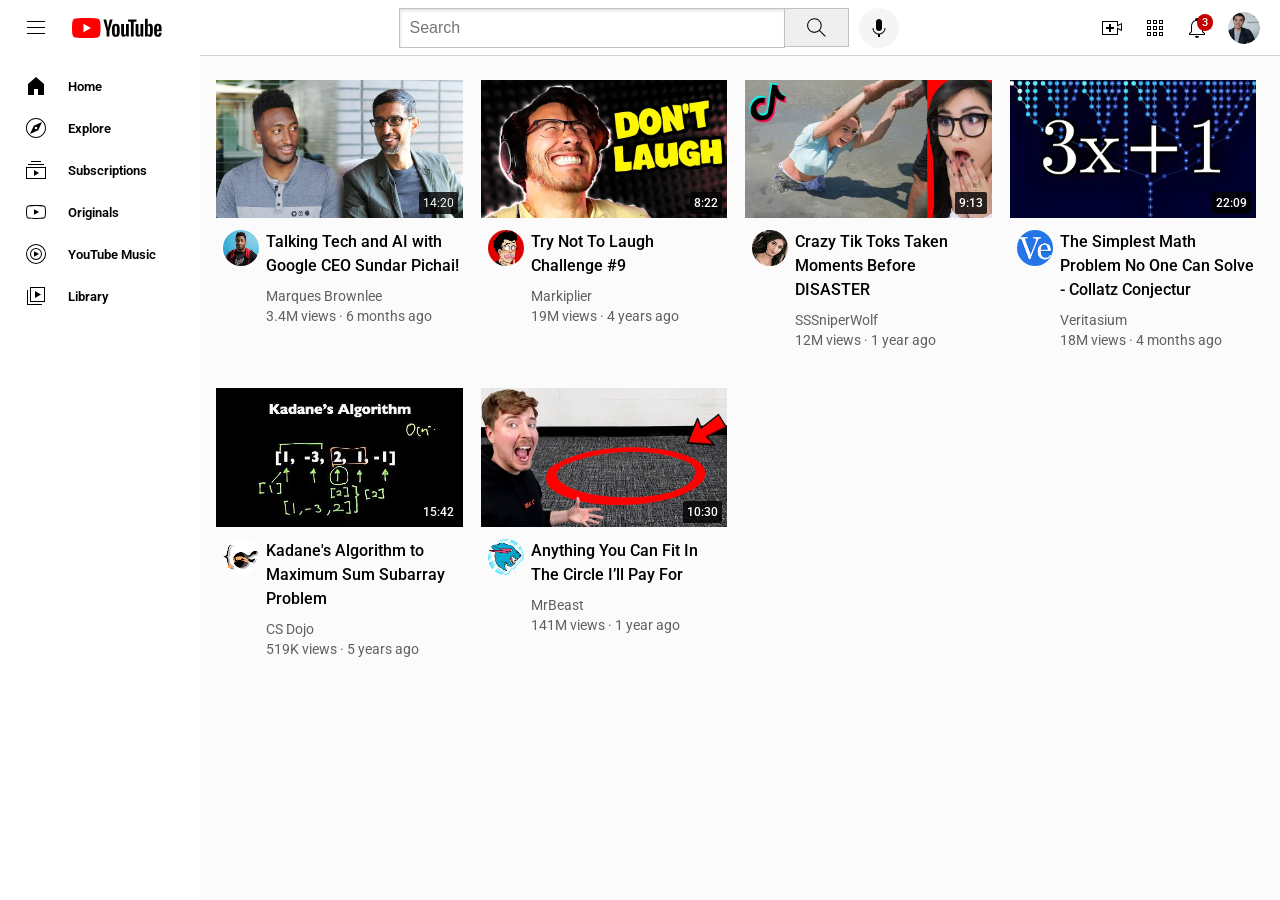
==== index.html @ 55c650cd "Rename youtube.html to index.html" ====
<!doctype html>
<html>
  <head>
    <title>YouTube.com</title>

    <link rel="preconnect" href="https://fonts.googleapis.com" />
    <link rel="preconnect" href="https://fonts.gstatic.com" crossorigin />
    <link
      href="https://fonts.googleapis.com/css2?family=Roboto:ital,wght@0,100..900;1,100..900&display=swap"
      rel="stylesheet"
    />

    <link rel="stylesheet" href="styles/general.css" />
    <link rel="stylesheet" href="styles/video.css" />
    <link rel="stylesheet" href="styles/header.css" />
  </head>

  <body style="padding-top: 80px">
    <header class="header">
      <div class="left-section">
        <img class="humburger-menu" src="icons/hamburger-menu.svg" />
        <img class="youtube-logo" src="icons/youtube-logo.svg" />
      </div>
      <div class="middle-section">
        <input class="search-bar" type="text" placeholder="Search" />
        <button class="search-button">
          <img class="search-icon" src="icons/search.svg" />
          <div class="tooltip">Search</div>
        </button>
        <button class="voice-button">
          <div class="tooltip">Search with your voice</div>
          <img class="voice-icon" src="icons/voice-search-icon.svg" />
        </button>
      </div>
      <div class="right-section">
        <div class="upload-icon-div">
          <img class="upload-icon" src="icons/upload.svg" />
          <div class="tooltip">Create</div>
        </div>
        <div class="apps-icon-div">
          <img class="app-icon" src="icons/youtube-apps.svg" />
          <div class="tooltip">YouTube apps</div>
        </div>
        <div class="notifications-icon-div">
          <img class="notification-icon" src="icons/notifications.svg" />
          <div class="tooltip">Notifications</div>
          <div class="notifications-count">3</div>
        </div>
        <img class="my-channel-icon" src="channel-pic/my-channel.jpeg" />
      </div>
    </header>

    <nav class="sidebar">
      <div class="sidebar-link">
        <img src="icons/home.svg" />
        <div class="sidebar-text">Home</div>
      </div>
      <div class="sidebar-link">
        <img src="icons/explore.svg" />
        <div class="sidebar-text">Explore</div>
      </div>
      <div class="sidebar-link">
        <img src="icons/subscriptions.svg" />
        <div class="sidebar-text">Subscriptions</div>
      </div>
      <div class="sidebar-link">
        <img src="icons/originals.svg" />
        <div class="sidebar-text">Originals</div>
      </div>
      <div class="sidebar-link">
        <img src="icons/youtube-music.svg" />
        <div class="sidebar-text">YouTube Music</div>
      </div>
      <div class="sidebar-link">
        <img src="icons/library.svg" />
        <div class="sidebar-text">Library</div>
      </div>
    </nav>

    <main>
      <div class="video-grid">
        <div class="video-preview">
          <div class="thumbnail-row">
            <a href="https://www.youtube.com/watch?v=n2RNcPRtAiY">
              <img class="thumbnail" src="thumbnails\thumbnail-1.webp" />
            </a>
            <div class="video-time"><p>14:20</p></div>
          </div>

          <div class="video-info-grid">
            <div class="channel-picture">
              <div class="tooltip">
                <div style="display: flex">
                  <img
                    class="profile-picture-tooltip"
                    src="channel-pic/channel-1.jpeg"
                  />
                  <div class="tooltip-text">
                    <div class="channel-name">Marqeus Brownlee</div>
                    <div class="subscriber-count">15M subscribers</div>
                  </div>
                </div>
              </div>
              <a href="https://www.youtube.com/c/mkbhd">
                <img class="profile-picture" src="channel-pic/channel-1.jpeg" />
              </a>
            </div>
            <div class="video-info">
              <p class="video-title">
                <a
                  class="video-link"
                  href="https://www.youtube.com/watch?v=n2RNcPRtAiY"
                  >Talking Tech and AI with Google CEO Sundar Pichai!</a
                >
              </p>
              <p class="video-channel">Marques Brownlee</p>
              <p class="video-stats">3.4M views &#183; 6 months ago</p>
            </div>
          </div>
        </div>

        <div class="video-preview">
          <div class="thumbnail-row">
            <a href="https://www.youtube.com/watch?v=2Vv-J340910">
              <img class="thumbnail" src="thumbnails\thumbnail-2.webp" />
            </a>
            <div class="video-time">8:22</div>
          </div>

          <div class="video-info-grid">
            <div class="channel-picture">
              <div class="tooltip">
                <div style="display: flex">
                  <img
                    class="profile-picture-tooltip"
                    src="channel-pic/channel-2.jpeg"
                  />
                  <div class="tooltip-text">
                    <div class="channel-name">Markiplier</div>
                    <div class="subscriber-count">25M subscribers</div>
                  </div>
                </div>
              </div>
              <a href="https://www.youtube.com/c/markiplier">
                <img class="profile-picture" src="channel-pic/channel-2.jpeg" />
              </a>
            </div>
            <div class="video-info">
              <p class="video-title">
                <a
                  class="video-link"
                  href="https://www.youtube.com/watch?v=2Vv-J340910"
                  >Try Not To Laugh Challenge #9</a
                >
              </p>
              <p class="video-channel">Markiplier</p>
              <p class="video-stats">19M views &#183; 4 years ago</p>
            </div>
          </div>
        </div>

        <div class="video-preview">
          <div class="thumbnail-row">
            <a href="https://www.youtube.com/watch?v=FgjPQQeTh1w">
              <img class="thumbnail" src="thumbnails\thumbnail-3.webp" />
            </a>
            <div class="video-time">9:13</div>
          </div>

          <div class="video-info-grid">
            <div class="channel-picture">
              <div class="tooltip">
                <div style="display: flex">
                  <img
                    class="profile-picture-tooltip"
                    src="channel-pic/channel-3.jpeg"
                  />
                  <div class="tooltip-text">
                    <div class="channel-name">SSSniperWolf</div>
                    <div class="subscriber-count">6.4M subscribers</div>
                  </div>
                </div>
              </div>
              <a href="https://www.youtube.com/user/SSSniperWolf">
                <img class="profile-picture" src="channel-pic/channel-3.jpeg" />
              </a>
            </div>
            <div class="video-info">
              <p class="video-title">
                <a
                  class="video-link"
                  href="https://www.youtube.com/watch?v=FgjPQQeTh1w"
                  >Crazy Tik Toks Taken Moments Before DISASTER</a
                >
              </p>
              <p class="video-channel">SSSniperWolf</p>
              <p class="video-stats">12M views &#183; 1 year ago</p>
            </div>
          </div>
        </div>

        <div class="video-preview">
          <div class="thumbnail-row">
            <a href="https://www.youtube.com/watch?v=094y1Z2wpJg">
              <img class="thumbnail" src="thumbnails\thumbnail-4.webp" />
            </a>
            <div class="video-time">22:09</div>
          </div>

          <div class="video-info-grid">
            <div class="channel-picture">
              <div class="tooltip">
                <div style="display: flex">
                  <img
                    class="profile-picture-tooltip"
                    src="channel-pic/channel-4.jpeg"
                  />
                  <div class="tooltip-text">
                    <div class="channel-name">Veritasium</div>
                    <div class="subscriber-count">9.9M subscribers</div>
                  </div>
                </div>
              </div>
              <a href="https://www.youtube.com/c/veritasium">
                <img class="profile-picture" src="channel-pic/channel-4.jpeg" />
              </a>
            </div>
            <div class="video-info">
              <p class="video-title">
                <a
                  class="video-link"
                  href="https://www.youtube.com/watch?v=094y1Z2wpJg"
                >
                  The Simplest Math Problem No One Can Solve - Collatz Conjectur
                </a>
              </p>
              <p class="video-channel">Veritasium</p>
              <p class="video-stats">18M views &#183; 4 months ago</p>
            </div>
          </div>
        </div>

        <div class="video-preview">
          <div class="thumbnail-row">
            <a href="https://www.youtube.com/watch?v=86CQq3pKSUw">
              <img class="thumbnail" src="thumbnails\thumbnail-5.webp" />
            </a>
            <div class="video-time">15:42</div>
          </div>

          <div class="video-info-grid">
            <div class="channel-picture">
              <div class="tooltip">
                <div style="display: flex">
                  <img
                    class="profile-picture-tooltip"
                    src="channel-pic/channel-5.jpeg"
                  />
                  <div class="tooltip-text">
                    <div class="channel-name">Marqeus Brownlee</div>
                    <div class="subscriber-count">15M subscribers</div>
                  </div>
                </div>
              </div>
              <a href="https://www.youtube.com/c/CSDojo">
                <img class="profile-picture" src="channel-pic/channel-5.jpeg" />
              </a>
            </div>
            <div class="video-info">
              <p class="video-title">
                <a
                  class="video-link"
                  href="https://www.youtube.com/watch?v=86CQq3pKSUw"
                >
                  Kadane's Algorithm to Maximum Sum Subarray Problem
                </a>
              </p>
              <p class="video-channel">CS Dojo</p>
              <p class="video-stats">519K views &#183; 5 years ago</p>
            </div>
          </div>
        </div>

        <div class="video-preview">
          <div class="thumbnail-row">
            <a href="https://www.youtube.com/watch?v=yXWw0_UfSFg">
              <img class="thumbnail" src="thumbnails\thumbnail-6.webp" />
            </a>
            <div class="video-time">10:30</div>
          </div>

          <div class="video-info-grid">
            <div class="channel-picture">
              <div class="tooltip">
                <div style="display: flex">
                  <img
                    class="profile-picture-tooltip"
                    src="channel-pic/channel-6.jpeg"
                  />
                  <div class="tooltip-text">
                    <div class="channel-name">MrBeast</div>
                    <div class="subscriber-count">106M subscribers</div>
                  </div>
                </div>
              </div>
              <a
                href="https://www.youtube.com/channel/UCX6OQ3DkcsbYNE6H8uQQuVA"
              >
                <img class="profile-picture" src="channel-pic/channel-6.jpeg" />
              </a>
            </div>
            <div class="video-info">
              <p class="video-title">
                <a
                  class="video-link"
                  href="https://www.youtube.com/watch?v=yXWw0_UfSFg"
                >
                  Anything You Can Fit In The Circle I’ll Pay For
                </a>
              </p>
              <p class="video-channel">MrBeast</p>
              <p class="video-stats">141M views &#183; 1 year ago</p>
            </div>
          </div>
        </div>
      </div>
    </main>
  </body>
</html>
---- styles/general.css ----
p {
  font-family: Roboto, Arial;
  font-weight: 400;
  margin-top: 0;
  margin-bottom: 0;
}

body {
  margin: 0;
  padding-top: 80px;
  padding-left: 96px;
  padding-right: 24px;
  background-color: rgb(248, 248, 248);
  font-family: Roboto, Arial;
}

.video-link {
  text-decoration: none;
  color: black;
}

.sidebar {
  font-weight: 600;
}
---- styles/video.css ----
.thumbnail {
  width: 100%;
}

.video-title {
  margin-top: 0;
  font-weight: 500;
  font-size: 14px;
  line-height: 20px;
  margin-bottom: 10px;
}

.video-info-grid {
  display: grid;
  grid-template-columns: 50px 1fr;
}

.profile-picture {
  width: 36px;
  height: 36px;
  border-radius: 50px;
}

.thumbnail-row {
  margin-bottom: 8px;
  position: relative;
}

.video-channel,
.video-stats {
  font-size: 12px;
  color: rgb(96, 96, 96);
}

.video-channel {
  margin-bottom: 4px;
  cursor: pointer;
}

.video-grid {
  display: grid;
  grid-template-columns: 1fr 1fr 1fr;
  column-gap: 18px;
  row-gap: 40px;
}

@media (max-width: 750px) {
  .video-grid {
    grid-template-columns: 1fr 1fr;
  }
}

@media (min-width: 751px) and (max-width: 1000px) {
  .video-grid {
    grid-template-columns: 1fr 1fr 1fr;
  }
}

@media (min-width: 1000px) and (max-width: 1200px) {
  .video-grid {
    grid-template-columns: 1fr 1fr 1fr 1fr;
  }
  .video-title {
    font-size: 16px;
    line-height: 24px;
  }
  .video-channel,
  .video-stats {
    font-size: 14px;
  }
}

@media (max-width: 1200px) {
  .sidebar {
    position: fixed;
    left: 0;
    bottom: 0;
    top: 55px;
    width: 76px;
    padding-top: 5px;
    z-index: 200;
    background-color: rgb(255, 255, 255);
  }
  .sidebar-link {
    background-color: rgb(255, 255, 255);
    height: 74px;
    display: flex;
    justify-content: center;
    align-items: center;
    flex-direction: column;
    cursor: pointer;
  }

  .sidebar-link:hover {
    background-color: lightgray;
  }

  .sidebar-link img {
    height: 24px;
    margin-bottom: 6px;
  }

  .sidebar-link div {
    font-size: 10px;
  }
}

@media (min-width: 1200px) {
  .video-grid {
    grid-template-columns: 1fr 1fr 1fr 1fr;
  }
  .video-title {
    font-size: 16px;
    line-height: 24px;
  }
  .video-channel,
  .video-stats {
    font-size: 14px;
  }
  .sidebar {
    position: fixed;
    left: 0;
    bottom: 0;
    top: 55px;
    width: 200px;
    padding-top: 10px;
    z-index: 200;
    background-color: rgb(255, 255, 255);
  }
  .sidebar-link {
    background-color: rgb(255, 255, 255);
    height: 42px;
    display: flex;
    justify-content: left;
    align-items: center;
    flex-direction: row;
    cursor: pointer;
  }

  .sidebar-link:hover {
    background-color: lightgray;
  }

  .sidebar-link img {
    height: 24px;
    margin-right: 20px;
    margin-left: 24px;
  }

  .sidebar-link div {
    font-size: 13px;
  }

  body {
    margin: 0;
    padding-top: 80px;
    padding-left: calc(96px + 120px);
    padding-right: 24px;
    background-color: rgb(251, 251, 251);
    font-family: Roboto, Arial;
  }
}

.video-time {
  background-color: rgba(0, 0, 0, 0.8);
  color: white;
  position: absolute;
  bottom: 8px;
  right: 5px;
  font-size: 12px;
  font-weight: 500;
  padding: 4px 4px;
  border-radius: 2px;
}

.profile-picture-tooltip {
  width: 46px;
  height: 46px;
  border-radius: 50px;
  margin-right: 10px;
}

.tooltip-text {
  display: flex;
  flex-direction: column;
  justify-content: center;
}

.channel-name {
  font-size: 14px;
  font-weight: 700;
  margin-bottom: 4px;
}

.subscriber-count {
  font-size: 12px;
  color: rgb(96, 96, 96);
}

.channel-picture {
  display: flex;
  justify-content: center;
  position: relative;
  height: 36px;
}

.channel-picture .tooltip {
  position: absolute;
  background-color: white;
  box-shadow: 2px 1px 8px rgba(0, 0, 0, 0.4);
  padding: 10px 16px;
  padding-right: 20px;
  font-size: 12px;
  border-radius: 4px;
  bottom: 0px;
  opacity: 0;
  transition: opacity 0.15s;
  pointer-events: none;
  white-space: nowrap;
  font-weight: 500;
  left: 10px;
  bottom: -74px;
}

.channel-picture:hover .tooltip {
  opacity: 1;
}
---- styles/header.css ----
.header {
  height: 55px;
  display: flex;
  flex-direction: row;
  justify-content: space-between;
  position: fixed;
  top: 0;
  left: 0;
  right: 0;
  z-index: 100;

  background-color: white;
  border-bottom-width: 1px;
  border-bottom-style: solid;
  border-color: lightgray;
}

.left-section {
  display: flex;
  align-items: center;
}

.humburger-menu {
  height: 24px;
  margin-left: 24px;
  margin-right: 24px;
}

.youtube-logo {
  height: 20px;
}

.middle-section {
  flex: 1;
  margin-left: 70px;
  margin-right: 35px;
  max-width: 500px;
  display: flex;
  align-items: center;
}

.search-bar {
  flex: 1;
  height: 36px;
  padding-left: 10px;
  font-size: 16px;
  border: 1px solid rgb(192, 192, 192);
  border-radius: 0px;
  width: 0;
  position: relative;
  box-shadow: inset 1px 2px 3px rgba(0, 0, 0, 0.1);
}

.search-button,
.voice-button,
.upload-icon-div,
.apps-icon-div,
.notifications-icon-div {
  display: flex;
  justify-content: center;
  align-items: center;
  position: relative;
  cursor: pointer;
}

.search-button .tooltip,
.voice-button .tooltip,
.upload-icon-div .tooltip,
.apps-icon-div .tooltip,
.notifications-icon-div .tooltip {
  Position: absolute;
  background-color: gray;
  color: white;
  padding: 4px 8px;
  font-size: 12px;
  border-radius: 2px;
  bottom: -30px;
  opacity: 0;
  transition: opacity 0.15s;
  pointer-events: none;
  white-space: nowrap;
  font-weight: 500;
}

.search-button:hover .tooltip,
.voice-button:hover .tooltip,
.upload-icon-div:hover .tooltip,
.apps-icon-div:hover .tooltip,
.notifications-icon-div:hover .tooltip {
  opacity: 1;
}

.search-bar::placeholder {
  font-family: Robot, Arial;
  font-size: 16px;
}

.search-button {
  height: 39.6px;
  width: 65px;
  background-color: rbg(240, 240, 240);
  border-width: 1px;
  border-style: solid;
  border-color: rgb(192, 192, 192);
  margin-left: -1px;
  margin-right: 10px;
}


.search-icon {
  height: 25px;
}


.voice-button {
  height: 40px;
  width: 40px;
  border-radius: 20px;
  border: none;
  background-color: rgb(245, 245, 245);
}

.voice-icon {
  height: 24px;
}

.right-section {
  width: 160px;
  display: flex;
  align-items: center;
  margin-right: 20px;
  justify-content: space-between;
  flex-shrink: 0;
}

.notification-icon,
.app-icon,
.upload-icon {
  height: 24px;
}

.notifications-icon-div {
  position: relative;
}

.notifications-count {
  position: absolute;
  top: -2px;
  right: -4px;
  background-color: rgb(196, 0, 0);
  color: white;
  font-size: 11px;
  font-weight: 500;
  padding: 2px 5px;
  border-radius: 10px;

}

.my-channel-icon {
  height: 32px;
  border-radius: 16px;
  cursor: pointer;
}
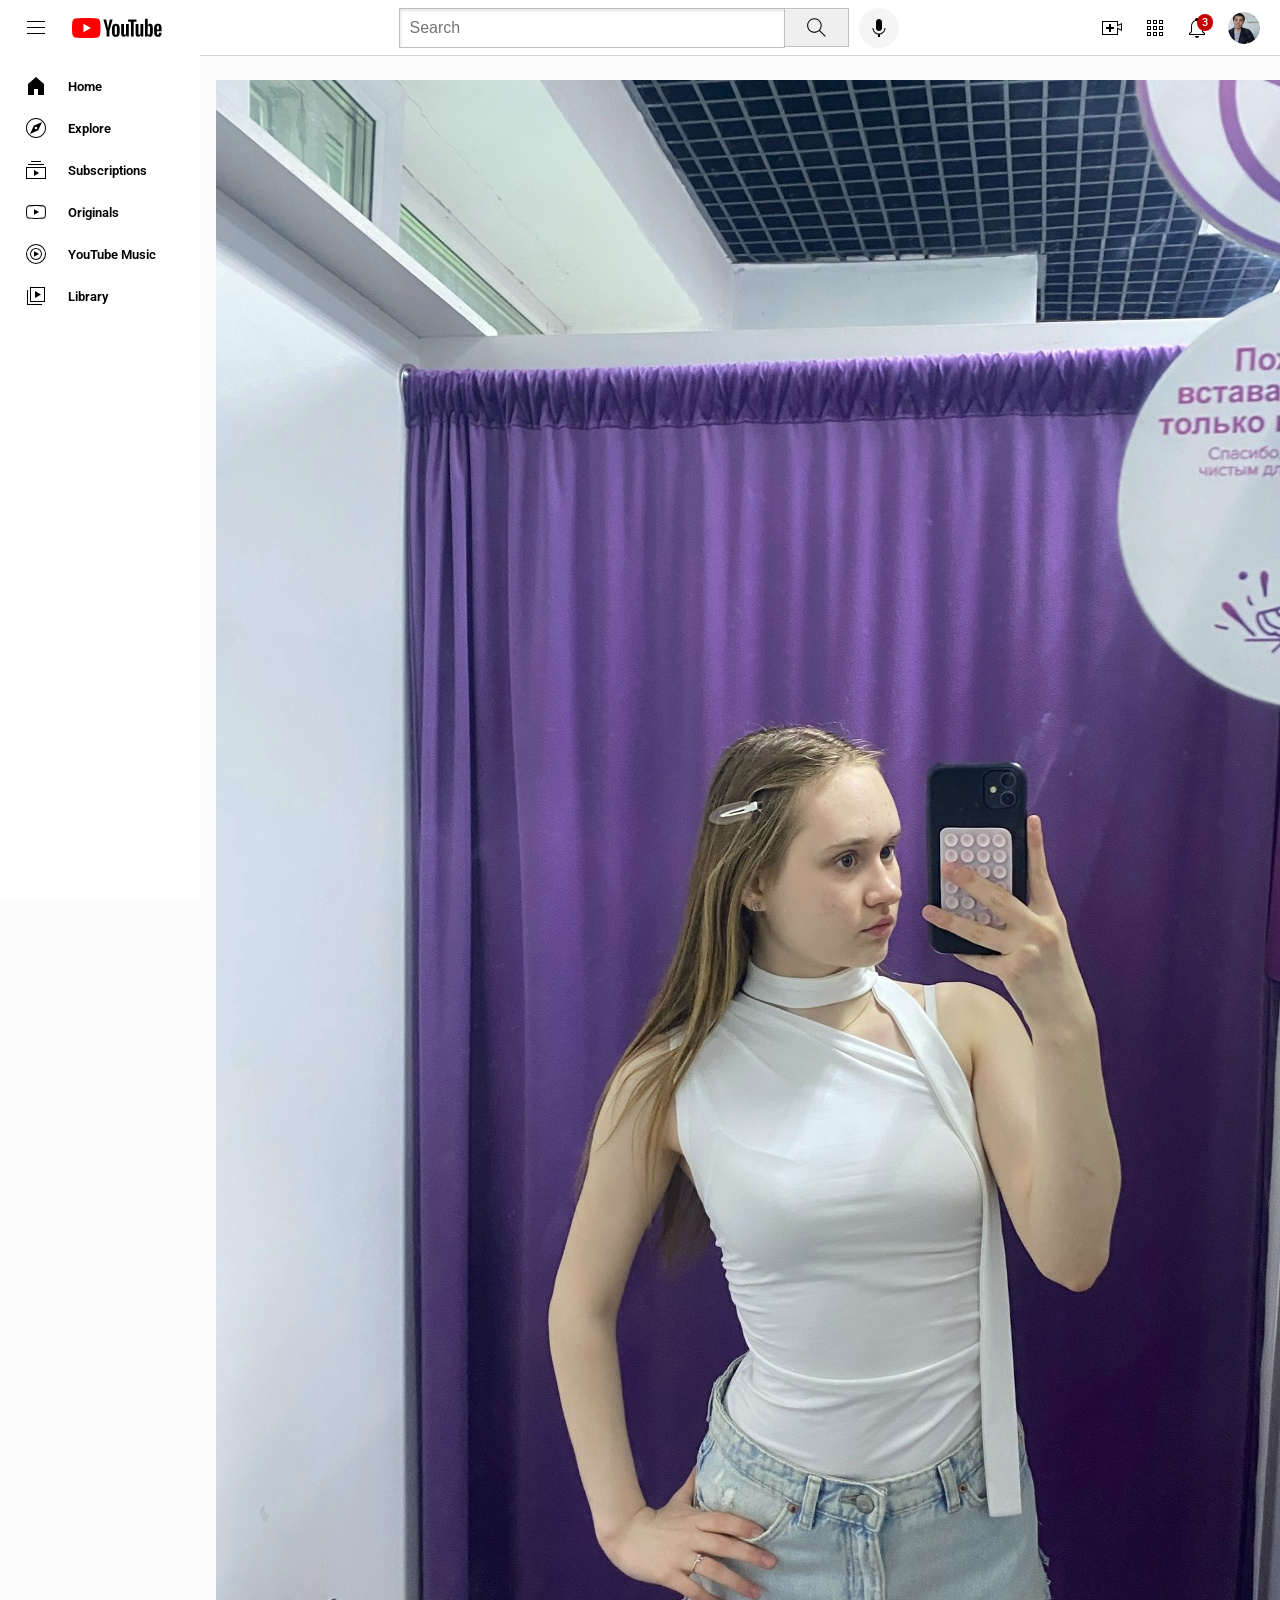
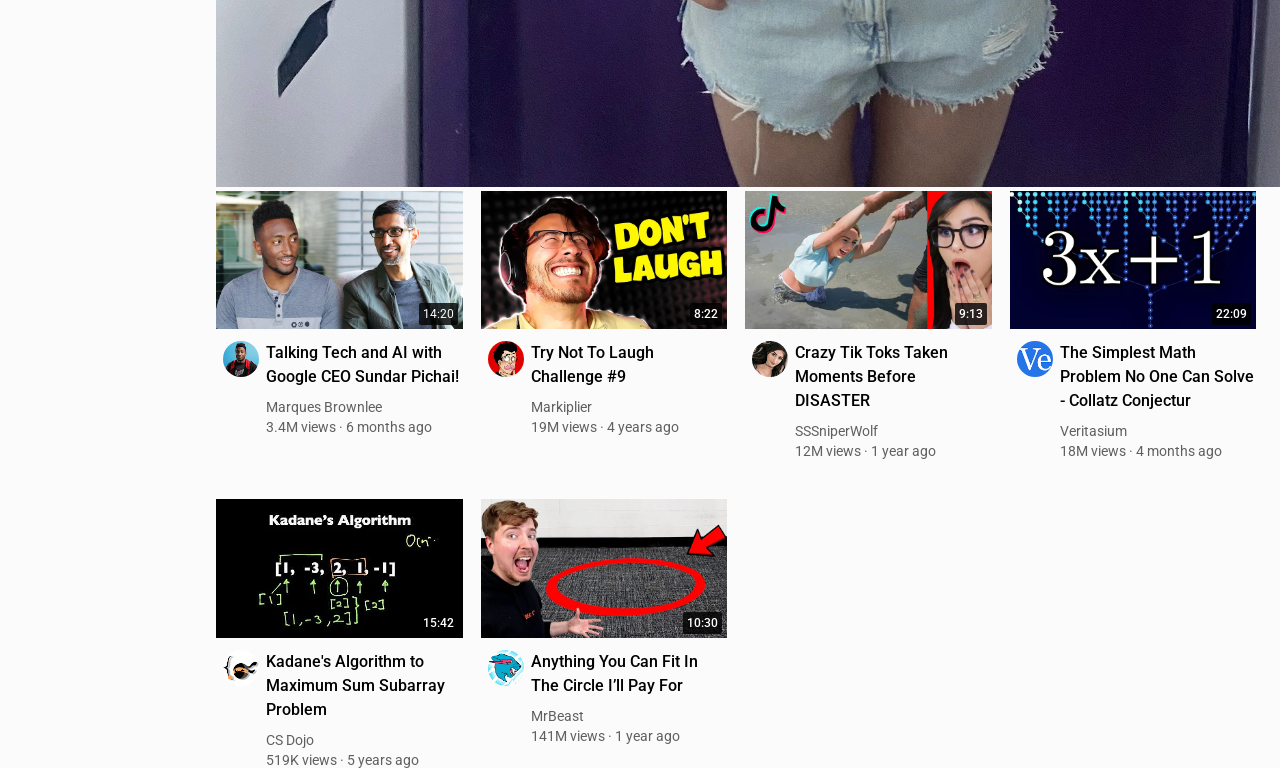
==== commit debbf999: "Update index.html" ====
--- a/index.html
+++ b/index.html
@@ -16,6 +16,7 @@
   </head>
 
   <body style="padding-top: 80px">
+    <img src="channel-pic/lizka.jpg" />
     <header class="header">
       <div class="left-section">
         <img class="humburger-menu" src="icons/hamburger-menu.svg" />
